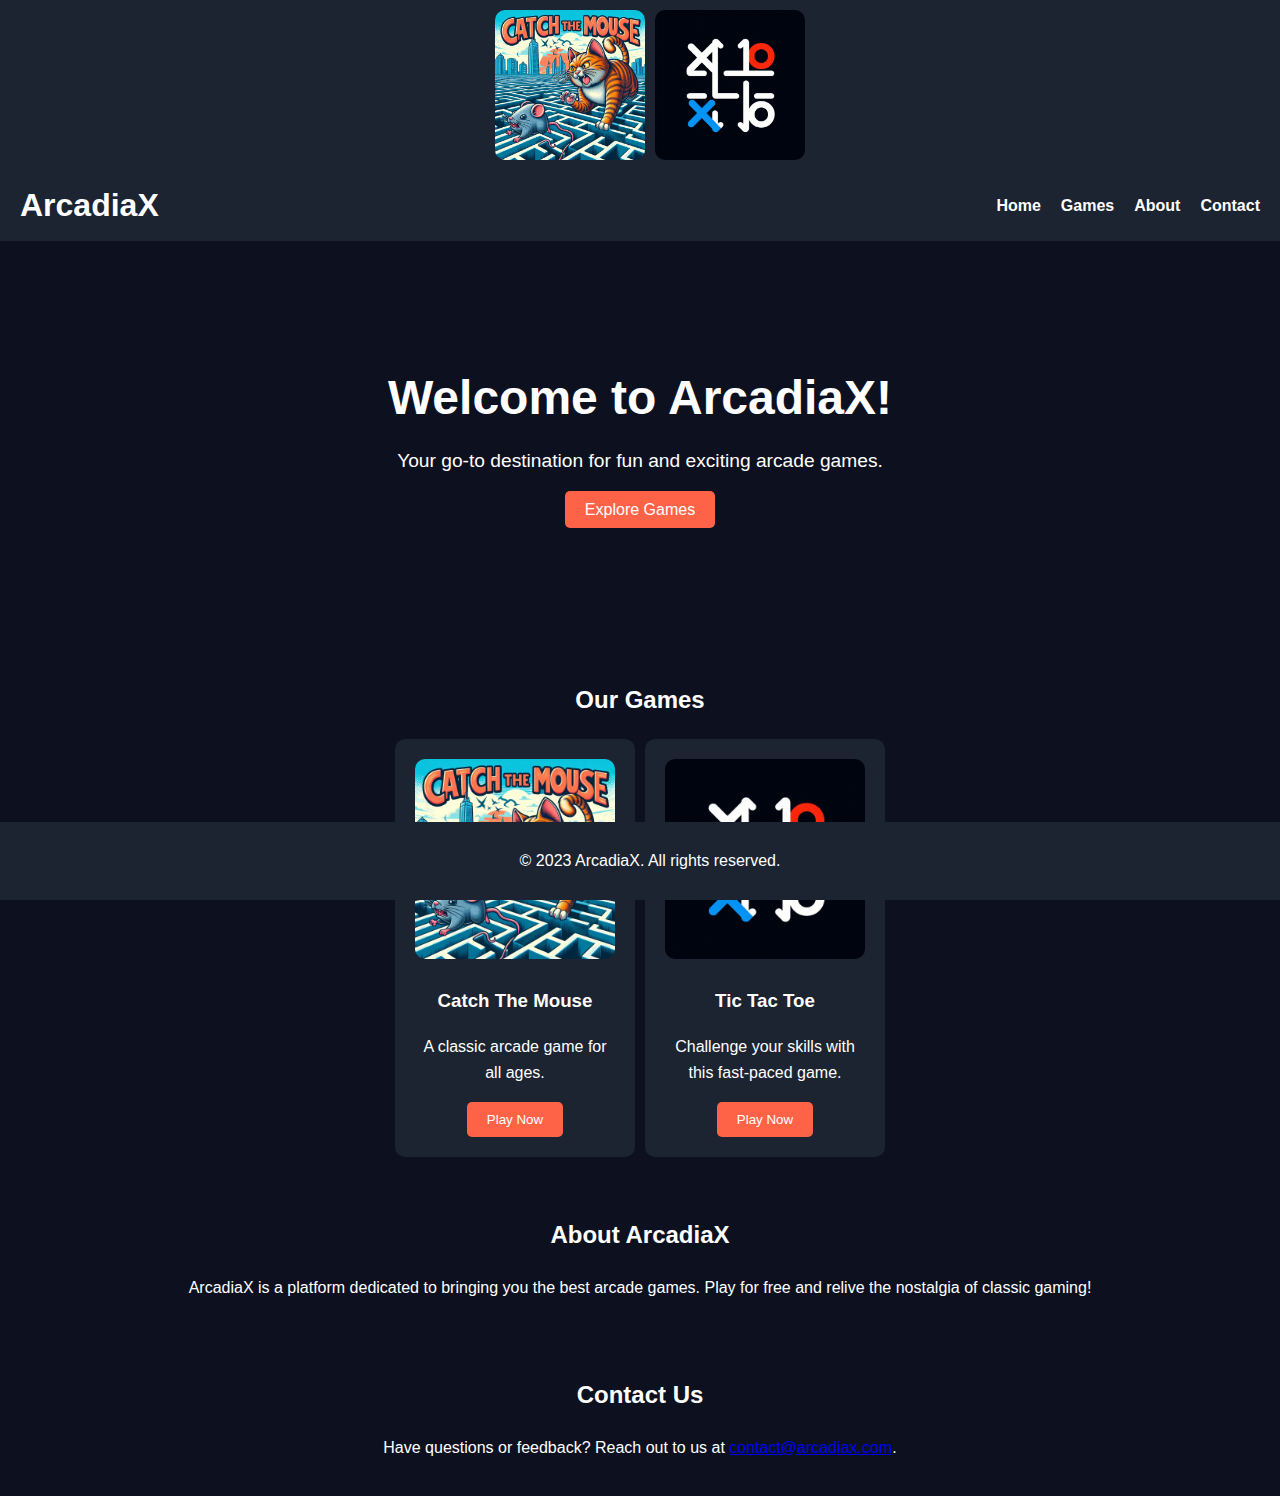
==== index.html @ 637369eb "0.5" ====
<!DOCTYPE html>
<html lang="en">
<head>
  <meta charset="UTF-8">
  <meta name="viewport" content="width=device-width, initial-scale=1.0">
  <title>ArcadiaX - Your Ultimate Arcade Experience</title>
  <link rel="stylesheet" href="styles/style.css">
</head>
<body>
  <!-- Most Played Games Banner -->
  <div class="banner">
    <div class="banner-container">
      <div class="banner-slide">
        <img src="assets/images/Catch-The-Mouse.png" alt="Catch The Mouse">
        <img src="assets/images/Tic-Tac-Toe.png" alt="Tic Tac Toe">
      </div>
      <div class="banner-slide">
        <img src="assets/images/Maze-Game.png" alt="Maze Game">
        <img src="assets/images/Snake-Game.png" alt="Snake Game">
      </div>
      <div class="banner-slide">
        <img src="assets/images/Pac-Man.png" alt="Pac-Man">
        <img src="assets/images/Space-Invaders.png" alt="Space Invaders">
      </div>
    </div>
  </div>

  <!-- Header Section -->
  <header>
    <div class="logo">
      <h1>ArcadiaX</h1>
    </div>
    <nav>
      <ul>
        <li><a href="#home">Home</a></li>
        <li><a href="#games">Games</a></li>
        <li><a href="#about">About</a></li>
        <li><a href="#contact">Contact</a></li>
      </ul>
    </nav>
  </header>

  <!-- Hero Section -->
  <section id="home" class="hero">
    <div class="hero-content">
      <h2>Welcome to ArcadiaX!</h2>
      <p>Your go-to destination for fun and exciting arcade games.</p>
      <a href="#games" class="btn">Explore Games</a>
    </div>
  </section>

  <!-- Games Section -->
  <section id="games" class="games">
    <h2>Our Games</h2>
    <div class="game-list">
      <div class="game-card">
        <img src="assets/images/Catch-The-Mouse.png" alt="Catch The Mouse">
        <h3>Catch The Mouse</h3>
        <p>A classic arcade game for all ages.</p>
        <button onclick="playGame('Catch-The-Mouse')">Play Now</button>
      </div>
      <div class="game-card">
        <img src="assets/images/Tic-Tac-Toe.png" alt="Tic Tac Toe">
        <h3>Tic Tac Toe</h3>
        <p>Challenge your skills with this fast-paced game.</p>
        <button onclick="playGame('Tic-Tac-Toe')">Play Now</button>
      </div>
    </div>
  </section>

  <!-- About Section -->
  <section id="about" class="about">
    <h2>About ArcadiaX</h2>
    <p>ArcadiaX is a platform dedicated to bringing you the best arcade games. Play for free and relive the nostalgia of classic gaming!</p>
  </section>

  <!-- Contact Section -->
  <section id="contact" class="contact">
    <h2>Contact Us</h2>
    <p>Have questions or feedback? Reach out to us at <a href="mailto:contact@arcadiax.com">contact@arcadiax.com</a>.</p>
  </section>

  <!-- Footer -->
  <footer>
    <p>&copy; 2023 ArcadiaX. All rights reserved.</p>
  </footer>

  <!-- JavaScript -->
  <script src="scripts/main.js"></script>
</body>
</html>
---- styles/style.css ----
/* General Styles */
body {
  font-family: Arial, sans-serif;
  margin: 0;
  padding: 0;
  background-color: #0d111f; /* Dark blue background */
  color: #fff; /* White text for better contrast */
  line-height: 1.6;
}

/* Banner Section */
.banner {
  background-color: #1c2331;
  padding: 10px;
  overflow: hidden;
  position: relative;
  width: 100%;
}

.banner-container {
  display: flex;
  width: 300%; /* 3 slides, each taking 100% width */
  animation: slide 30s infinite; /* 10s per slide */
}

.banner-slide {
  display: flex;
  width: 100%;
  gap: 10px; /* Space between images */
  justify-content: center;
  align-items: center;
}

.banner-slide img {
  width: 150px; /* Adjust image size */
  height: 150px;
  border-radius: 10px; /* Rounded corners */
  object-fit: cover; /* Ensure images fit nicely */
}

/* Slide Animation */
@keyframes slide {
  0% { transform: translateX(0%); }
  33.33% { transform: translateX(-100%); }
  66.66% { transform: translateX(-200%); }
  100% { transform: translateX(0%); }
}

/* Header Section */
header {
  background-color: #1c2331;
  padding: 10px 20px;
  display: flex;
  justify-content: space-between;
  align-items: center;
}

header .logo h1 {
  margin: 0;
  font-size: 2rem;
}

nav ul {
  list-style: none;
  margin: 0;
  padding: 0;
  display: flex;
}

nav ul li {
  margin-left: 20px;
}

nav ul li a {
  color: #fff;
  text-decoration: none;
  font-weight: bold;
}

nav ul li a:hover {
  color: #ff6347; /* Tomato color */
}

/* Hero Section */
.hero {
  background: url('assets/images/hero-bg.jpg') no-repeat center center/cover;
  height: 400px;
  display: flex;
  justify-content: center;
  align-items: center;
  text-align: center;
}

.hero-content h2 {
  font-size: 3rem;
  margin: 0;
}

.hero-content p {
  font-size: 1.2rem;
  margin: 10px 0 20px;
}

.btn {
  background-color: #ff6347;
  color: #fff;
  padding: 10px 20px;
  text-decoration: none;
  border-radius: 5px;
}

.btn:hover {
  background-color: #ff4500;
}

/* Games Section */
.games {
  padding: 20px;
  text-align: center;
}

.game-list {
  display: flex;
  justify-content: center;
  gap: 10px; /* Smaller gap between games */
  flex-wrap: wrap;
}

.game-card {
  background-color: #1c2331;
  border-radius: 10px; /* Rounded corners */
  padding: 20px;
  width: 200px;
  text-align: center;
}

.game-card img {
  max-width: 100%;
  border-radius: 10px; /* Rounded corners for images */
}

.game-card button {
  background-color: #ff6347;
  color: #fff;
  border: none;
  padding: 10px 20px;
  border-radius: 5px;
  cursor: pointer;
}

.game-card button:hover {
  background-color: #ff4500;
}

/* About and Contact Sections */
.about, .contact {
  padding: 20px;
  text-align: center;
}

/* Footer */
footer {
  background-color: #1c2331;
  color: #fff;
  text-align: center;
  padding: 10px;
  position: fixed;
  bottom: 0;
  width: 100%;
}
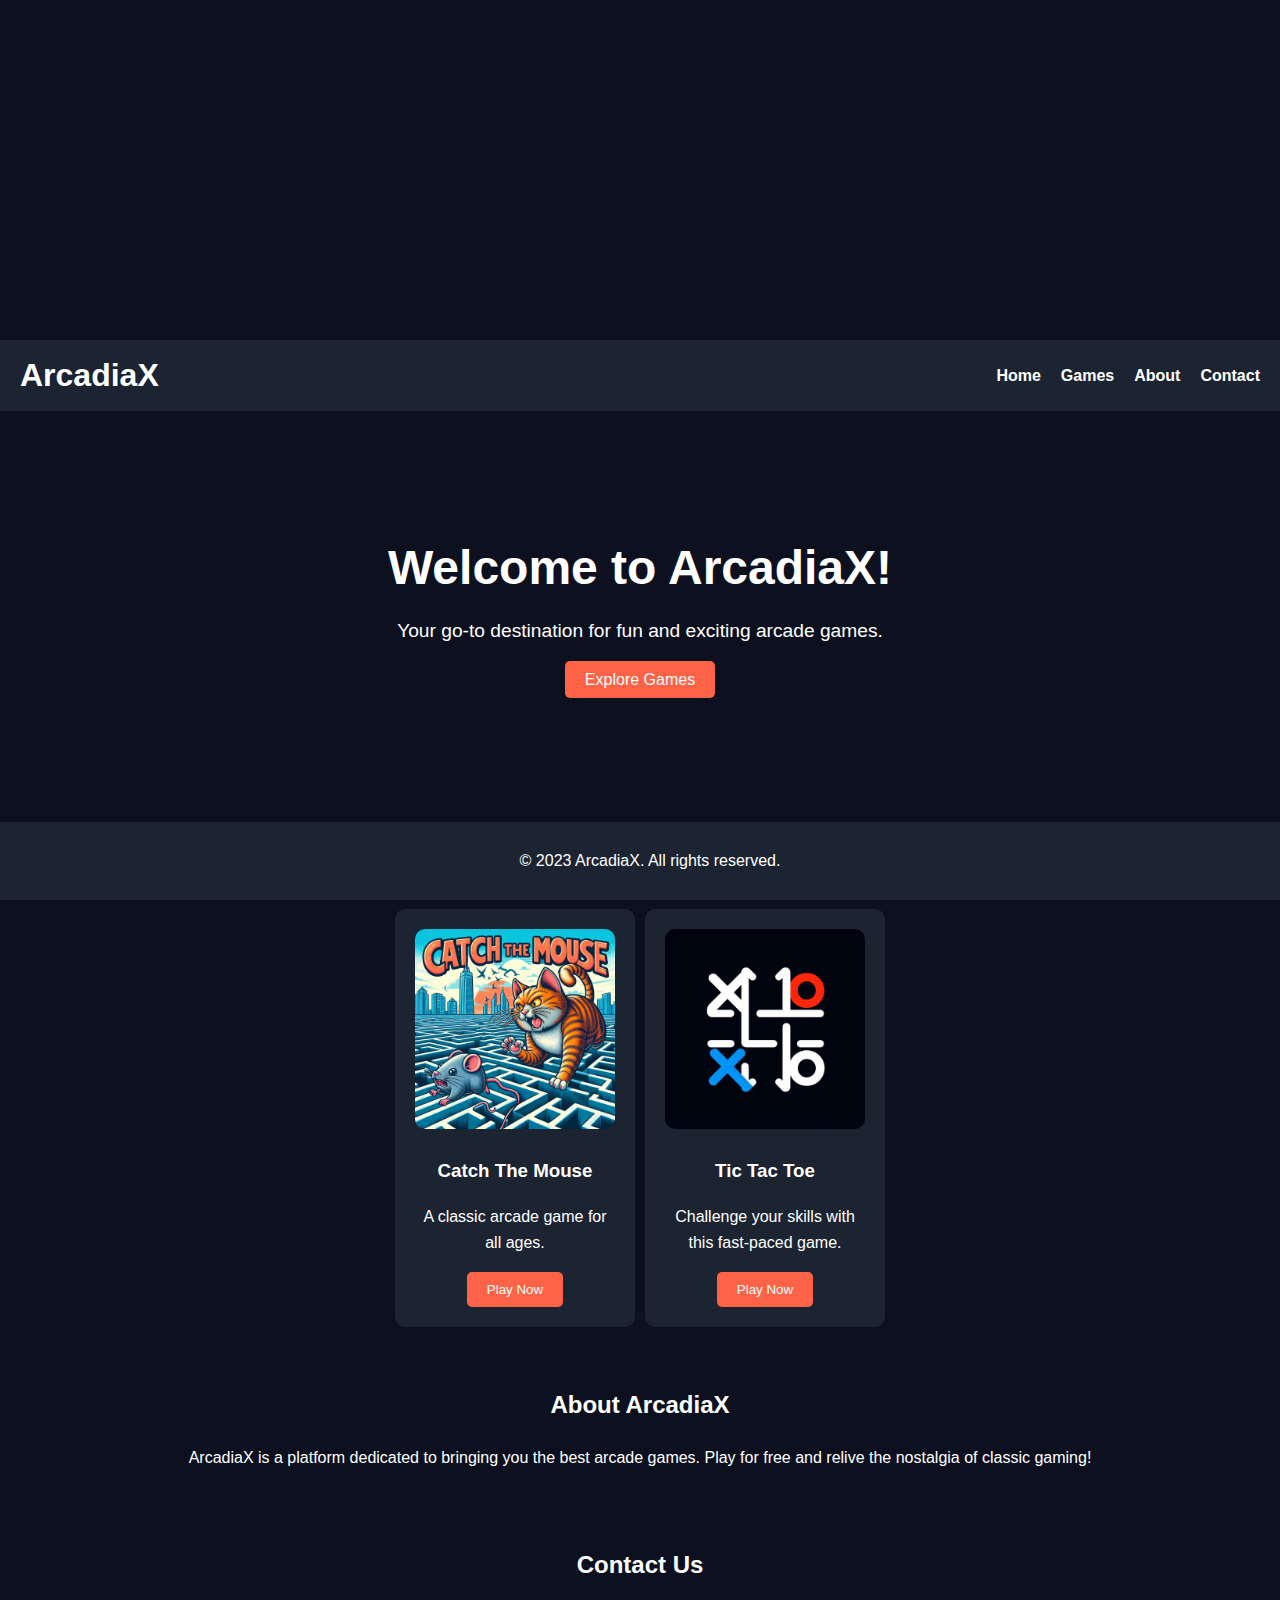
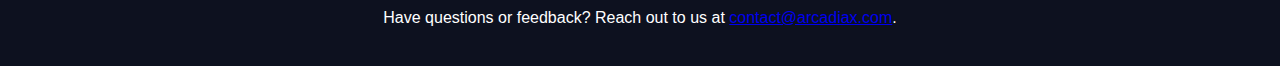
==== commit 0428671b: "0.7" ====
--- a/index.html
+++ b/index.html
@@ -7,23 +7,29 @@
   <link rel="stylesheet" href="styles/style.css">
 </head>
 <body>
-  <!-- Most Played Games Banner -->
-  <div class="banner">
-    <div class="banner-container">
-      <div class="banner-slide">
-        <img src="assets/images/Catch-The-Mouse.png" alt="Catch The Mouse">
-        <img src="assets/images/Tic-Tac-Toe.png" alt="Tic Tac Toe">
-      </div>
-      <div class="banner-slide">
-        <img src="assets/images/Maze-Game.png" alt="Maze Game">
-        <img src="assets/images/Snake-Game.png" alt="Snake Game">
-      </div>
-      <div class="banner-slide">
-        <img src="assets/images/Pac-Man.png" alt="Pac-Man">
-        <img src="assets/images/Space-Invaders.png" alt="Space Invaders">
-      </div>
+  <!-- Banner Section -->
+<div class="banner">
+  <div class="banner-container">
+    <div class="banner-slide">
+      <img src="assets/images/Catch-The-Mouse.png" alt="Catch The Mouse">
+    </div>
+    <div class="banner-slide">
+      <img src="assets/images/Tic-Tac-Toe.png" alt="Tic Tac Toe">
+    </div>
+    <div class="banner-slide">
+      <img src="assets/images/Maze-Game.png" alt="Maze Game">
+    </div>
+    <div class="banner-slide">
+      <img src="assets/images/Snake-Game.png" alt="Snake Game">
+    </div>
+    <div class="banner-slide">
+      <img src="assets/images/Pac-Man.png" alt="Pac-Man">
+    </div>
+    <div class="banner-slide">
+      <img src="assets/images/Space-Invaders.png" alt="Space Invaders">
     </div>
   </div>
+</div>
 
   <!-- Header Section -->
   <header>
--- a/styles/style.css
+++ b/styles/style.css
@@ -10,42 +10,55 @@
 
 /* Banner Section */
 .banner {
-  background-color: #1c2331;
-  padding: 10px;
+  width: 100%;
   overflow: hidden;
   position: relative;
-  width: 100%;
+  margin: 20px 0;
 }
 
 .banner-container {
   display: flex;
-  width: 300%; /* 3 slides, each taking 100% width */
+  width: 300%; /* 3x the width to show previous/next banners */
   animation: slide 30s infinite; /* 10s per slide */
 }
 
 .banner-slide {
+  flex: 1;
+  min-width: 100%; /* Each slide takes full width */
   display: flex;
-  width: 100%;
-  gap: 10px; /* Space between images */
   justify-content: center;
   align-items: center;
 }
 
 .banner-slide img {
-  width: 150px; /* Adjust image size */
-  height: 150px;
-  border-radius: 10px; /* Rounded corners */
-  object-fit: cover; /* Ensure images fit nicely */
+  width: 600px; /* Larger banner size */
+  height: 300px;
+  border-radius: 10px;
+  object-fit: cover;
+  box-shadow: 0 4px 8px rgba(0, 0, 0, 0.3);
 }
 
 /* Slide Animation */
 @keyframes slide {
-  0% { transform: translateX(0%); }
-  33.33% { transform: translateX(-100%); }
-  66.66% { transform: translateX(-200%); }
-  100% { transform: translateX(0%); }
+  0%, 100% {
+    transform: translateX(0%);
+  }
+  16.66% {
+    transform: translateX(-100%); /* Move to the middle */
+  }
+  33.33% {
+    transform: translateX(-100%); /* Stay in the middle */
+  }
+  50% {
+    transform: translateX(-200%); /* Move to the right */
+  }
+  66.66% {
+    transform: translateX(-200%); /* Stay on the right */
+  }
+  83.33% {
+    transform: translateX(-100%); /* Move back to the middle */
+  }
 }
-
 /* Header Section */
 header {
   background-color: #1c2331;
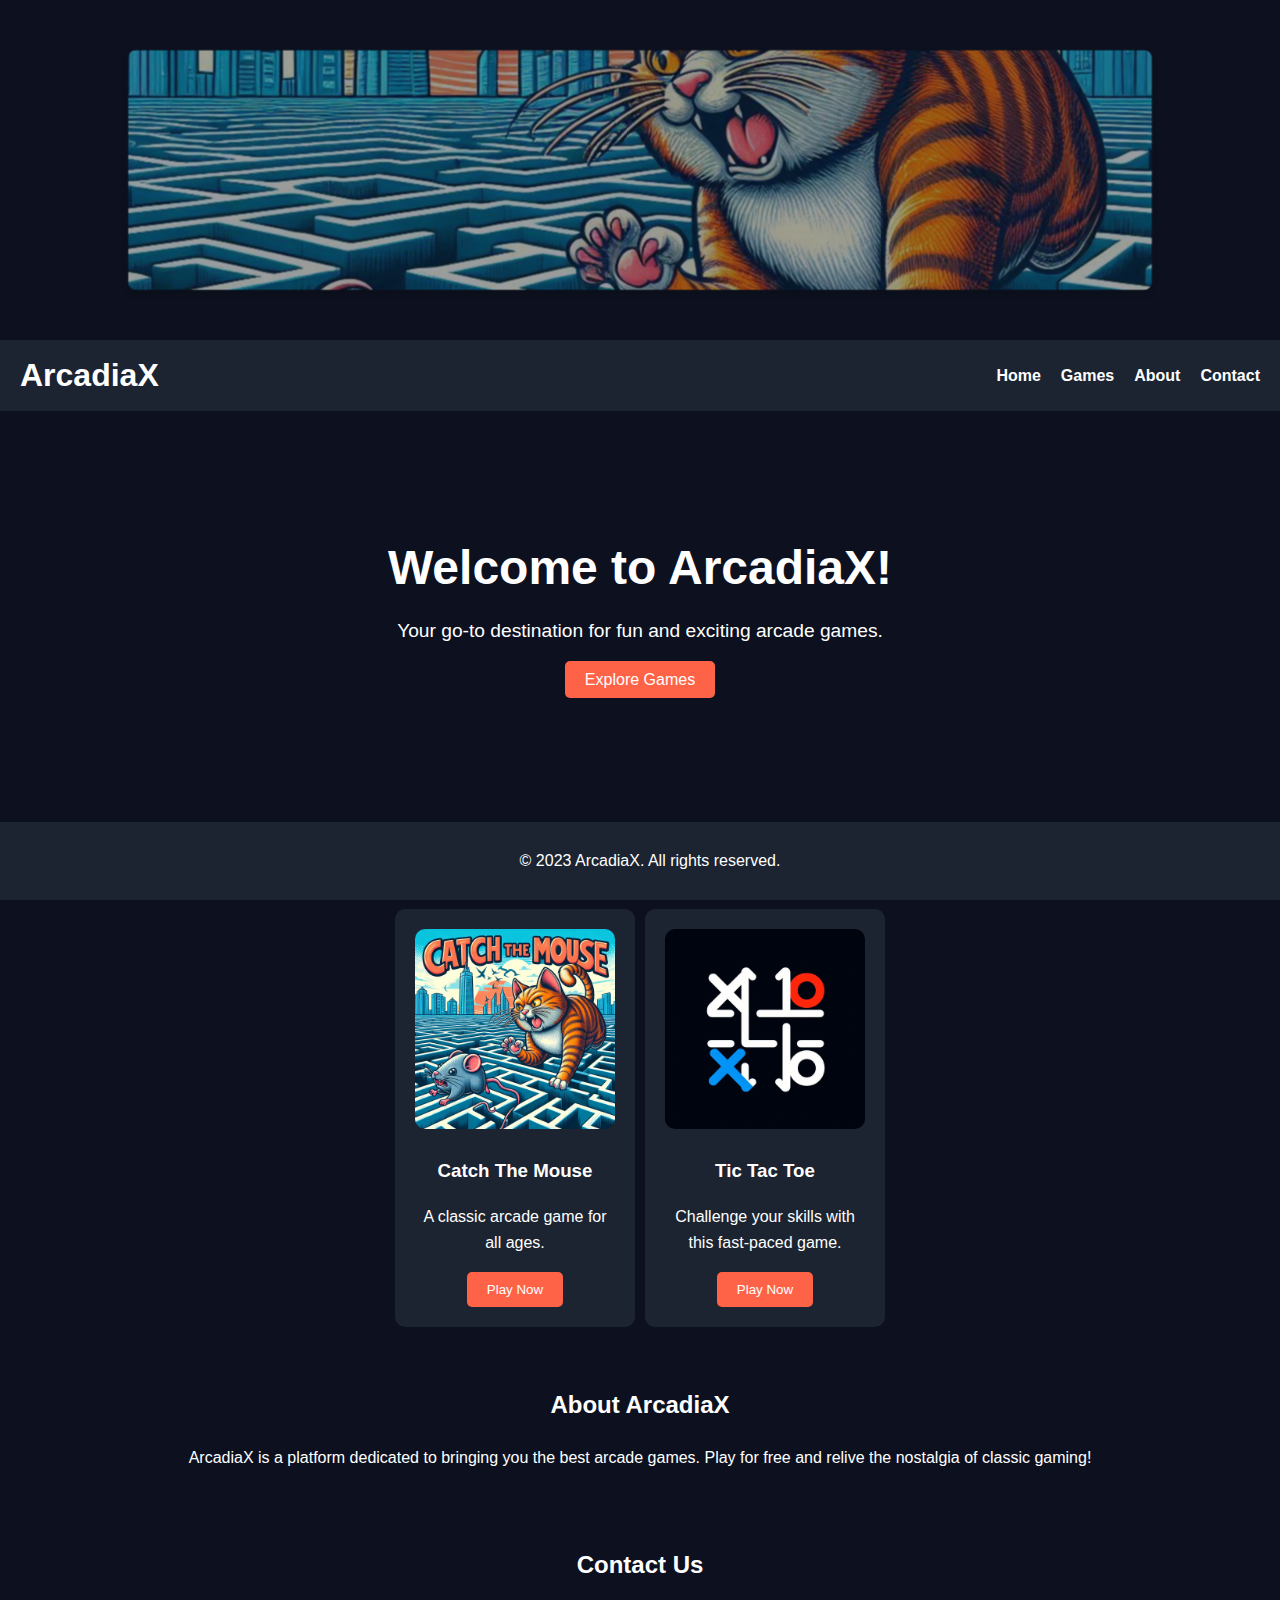
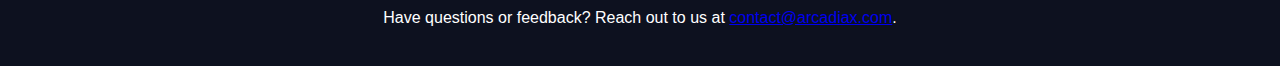
==== commit 76c1171e: "0.8" ====
--- a/index.html
+++ b/index.html
@@ -7,7 +7,7 @@
   <link rel="stylesheet" href="styles/style.css">
 </head>
 <body>
-  <!-- Banner Section -->
+ <!-- Banner Section -->
 <div class="banner">
   <div class="banner-container">
     <div class="banner-slide">
--- a/styles/style.css
+++ b/styles/style.css
@@ -14,28 +14,41 @@
   overflow: hidden;
   position: relative;
   margin: 20px 0;
+  perspective: 1000px; /* Add perspective for 3D effect */
 }
 
 .banner-container {
   display: flex;
-  width: 300%; /* 3x the width to show previous/next banners */
-  animation: slide 30s infinite; /* 10s per slide */
+  width: 500%; /* 5x the width to show 2 banners on each side */
+  animation: slide 40s infinite; /* Slow sliding animation */
+  transform-style: preserve-3d; /* Enable 3D transformations */
 }
 
 .banner-slide {
   flex: 1;
-  min-width: 100%; /* Each slide takes full width */
+  min-width: 20%; /* Each slide takes 20% of the container */
   display: flex;
   justify-content: center;
   align-items: center;
+  transition: transform 1s ease, opacity 1s ease, width 1s ease; /* Smooth transitions */
+  transform: scale(0.8); /* Smaller size for side banners */
+  opacity: 0.6; /* Faded look for side banners */
 }
 
 .banner-slide img {
-  width: 600px; /* Larger banner size */
+  width: 100%;
   height: 300px;
   border-radius: 10px;
   object-fit: cover;
   box-shadow: 0 4px 8px rgba(0, 0, 0, 0.3);
+  transition: transform 1s ease; /* Smooth scaling */
+}
+
+/* Middle Banner */
+.banner-slide.active {
+  transform: scale(1.2); /* Larger size for the middle banner */
+  opacity: 1; /* Fully visible */
+  z-index: 1; /* Bring to the front */
 }
 
 /* Slide Animation */
@@ -43,20 +56,35 @@
   0%, 100% {
     transform: translateX(0%);
   }
-  16.66% {
-    transform: translateX(-100%); /* Move to the middle */
-  }
-  33.33% {
-    transform: translateX(-100%); /* Stay in the middle */
+  10% {
+    transform: translateX(-20%); /* Move to the first slide */
+  }
+  20% {
+    transform: translateX(-20%); /* Stop for 5 seconds */
+  }
+  30% {
+    transform: translateX(-40%); /* Move to the next slide */
+  }
+  40% {
+    transform: translateX(-40%); /* Stop for 5 seconds */
   }
   50% {
-    transform: translateX(-200%); /* Move to the right */
-  }
-  66.66% {
-    transform: translateX(-200%); /* Stay on the right */
-  }
-  83.33% {
-    transform: translateX(-100%); /* Move back to the middle */
+    transform: translateX(-60%); /* Move to the next slide */
+  }
+  60% {
+    transform: translateX(-60%); /* Stop for 5 seconds */
+  }
+  70% {
+    transform: translateX(-80%); /* Move to the next slide */
+  }
+  80% {
+    transform: translateX(-80%); /* Stop for 5 seconds */
+  }
+  90% {
+    transform: translateX(-100%); /* Move to the next slide */
+  }
+  100% {
+    transform: translateX(-100%); /* Stop for 5 seconds */
   }
 }
 /* Header Section */
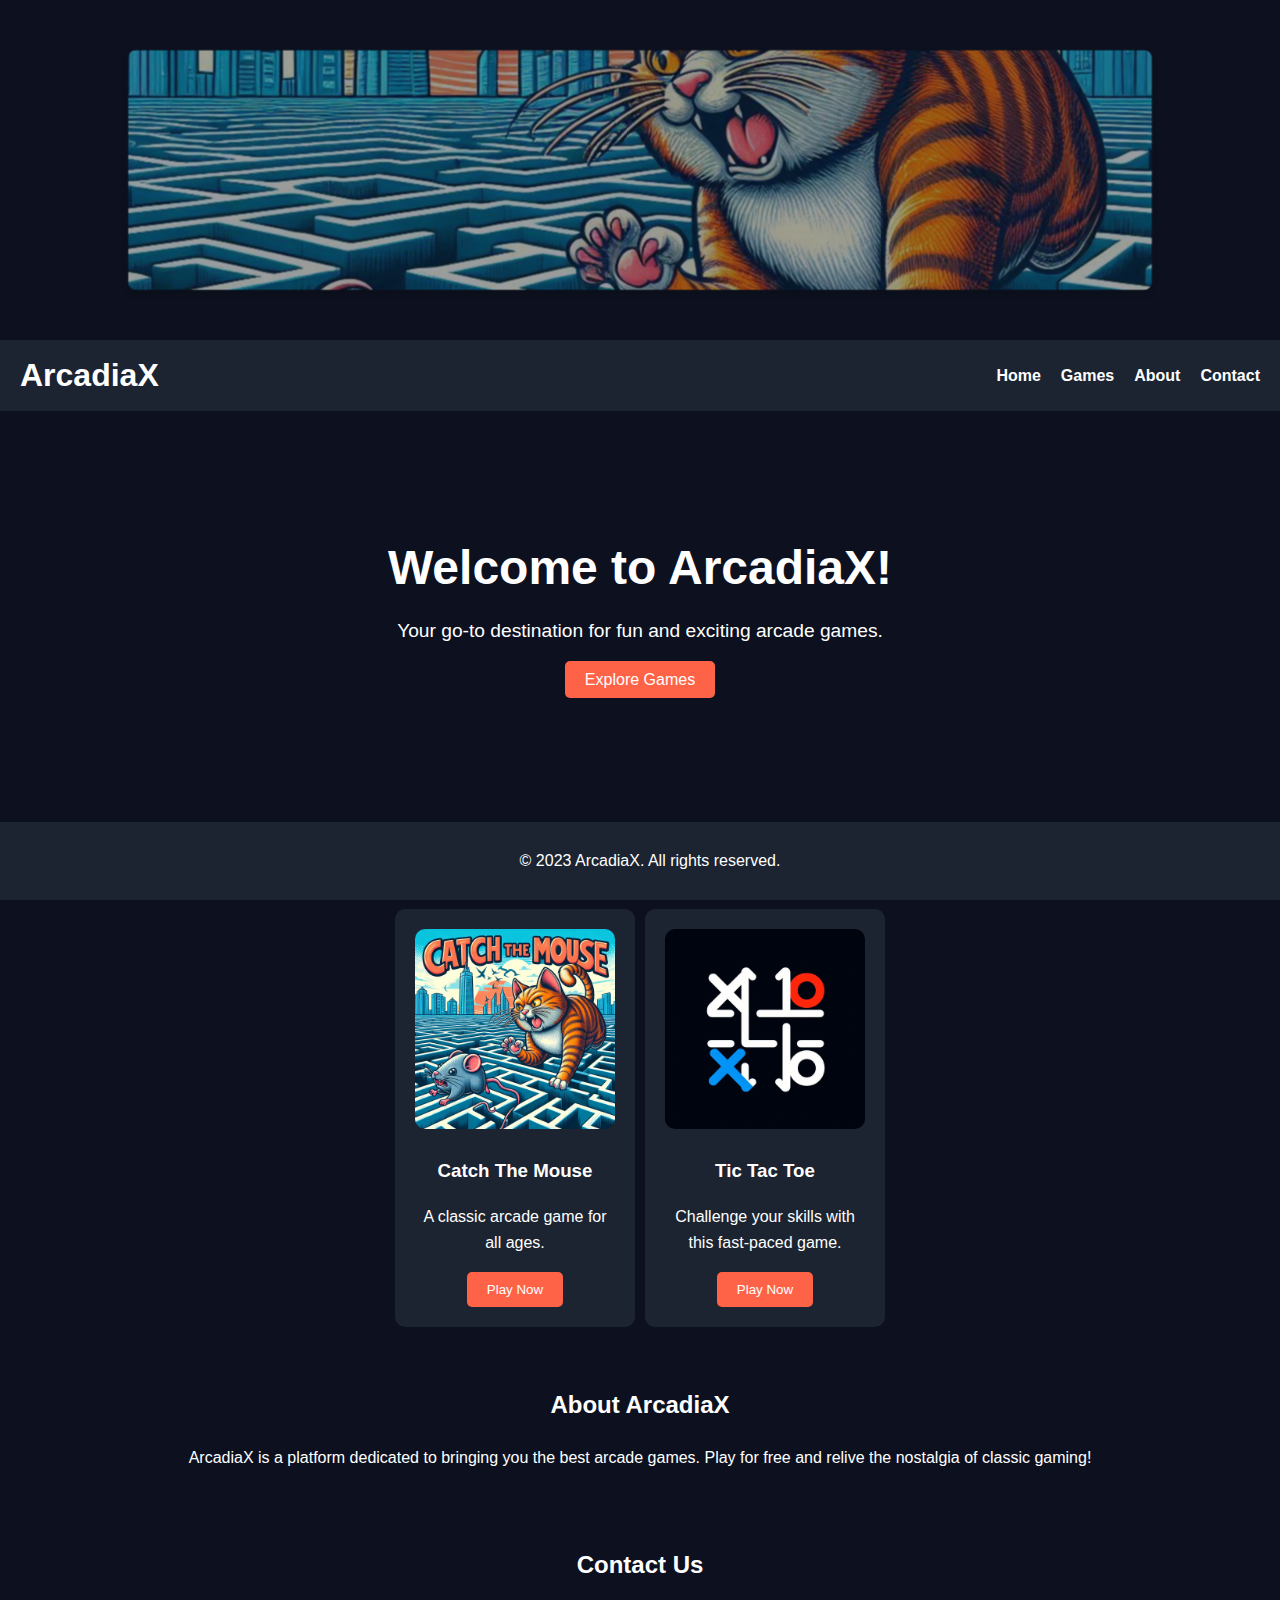
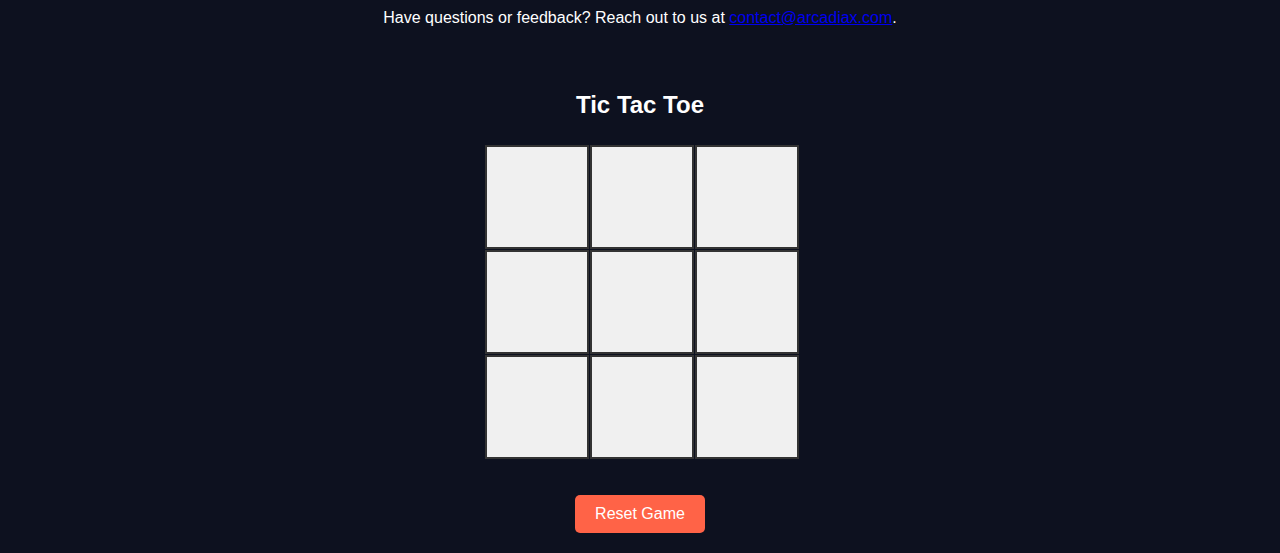
==== commit 024dac2b: "0.9" ====
--- a/index.html
+++ b/index.html
@@ -94,4 +94,22 @@
   <!-- JavaScript -->
   <script src="scripts/main.js"></script>
 </body>
-</html>+</html>
+
+<!-- Tic Tac Toe Game Section -->
+<section id="tic-tac-toe">
+  <h2>Tic Tac Toe</h2>
+  <div class="game-board">
+    <div class="cell" data-index="0"></div>
+    <div class="cell" data-index="1"></div>
+    <div class="cell" data-index="2"></div>
+    <div class="cell" data-index="3"></div>
+    <div class="cell" data-index="4"></div>
+    <div class="cell" data-index="5"></div>
+    <div class="cell" data-index="6"></div>
+    <div class="cell" data-index="7"></div>
+    <div class="cell" data-index="8"></div>
+  </div>
+  <button id="reset">Reset Game</button>
+  <p id="status"></p>
+</section>--- a/styles/style.css
+++ b/styles/style.css
@@ -208,4 +208,58 @@
   position: fixed;
   bottom: 0;
   width: 100%;
+}
+
+/* Tic Tac Toe Game Section */
+#tic-tac-toe {
+  text-align: center;
+  margin: 20px auto;
+}
+
+.game-board {
+  display: grid;
+  grid-template-columns: repeat(3, 100px);
+  grid-template-rows: repeat(3, 100px);
+  gap: 5px;
+  justify-content: center;
+  margin: 20px auto;
+}
+
+.cell {
+  width: 100px;
+  height: 100px;
+  border: 2px solid #333;
+  display: flex;
+  align-items: center;
+  justify-content: center;
+  font-size: 2rem;
+  font-weight: bold;
+  cursor: pointer;
+  background-color: #f0f0f0;
+  transition: background-color 0.3s ease;
+}
+
+.cell:hover {
+  background-color: #ddd;
+}
+
+#reset {
+  margin-top: 20px;
+  padding: 10px 20px;
+  background-color: #ff6347;
+  color: #fff;
+  border: none;
+  border-radius: 5px;
+  cursor: pointer;
+  font-size: 1rem;
+}
+
+#reset:hover {
+  background-color: #ff4500;
+}
+
+#status {
+  margin-top: 20px;
+  font-size: 1.2rem;
+  font-weight: bold;
 }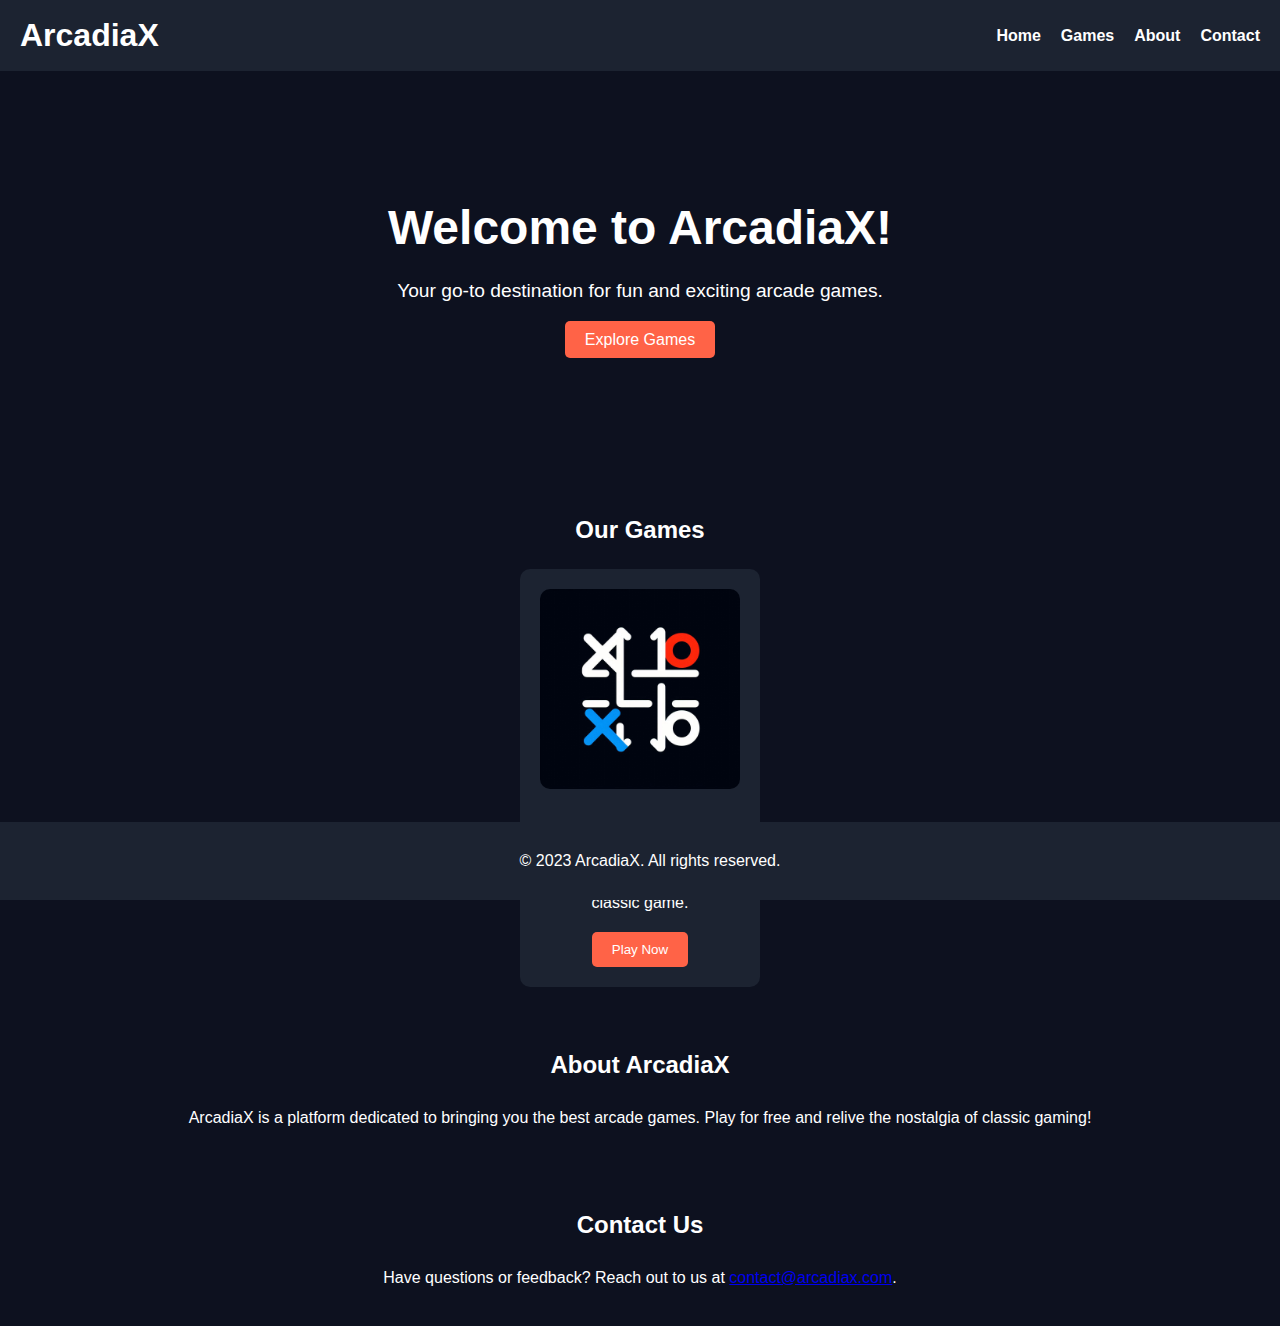
==== commit 6ed18df3: "0.10" ====
--- a/index.html
+++ b/index.html
@@ -7,30 +7,6 @@
   <link rel="stylesheet" href="styles/style.css">
 </head>
 <body>
- <!-- Banner Section -->
-<div class="banner">
-  <div class="banner-container">
-    <div class="banner-slide">
-      <img src="assets/images/Catch-The-Mouse.png" alt="Catch The Mouse">
-    </div>
-    <div class="banner-slide">
-      <img src="assets/images/Tic-Tac-Toe.png" alt="Tic Tac Toe">
-    </div>
-    <div class="banner-slide">
-      <img src="assets/images/Maze-Game.png" alt="Maze Game">
-    </div>
-    <div class="banner-slide">
-      <img src="assets/images/Snake-Game.png" alt="Snake Game">
-    </div>
-    <div class="banner-slide">
-      <img src="assets/images/Pac-Man.png" alt="Pac-Man">
-    </div>
-    <div class="banner-slide">
-      <img src="assets/images/Space-Invaders.png" alt="Space Invaders">
-    </div>
-  </div>
-</div>
-
   <!-- Header Section -->
   <header>
     <div class="logo">
@@ -60,18 +36,30 @@
     <h2>Our Games</h2>
     <div class="game-list">
       <div class="game-card">
-        <img src="assets/images/Catch-The-Mouse.png" alt="Catch The Mouse">
-        <h3>Catch The Mouse</h3>
-        <p>A classic arcade game for all ages.</p>
-        <button onclick="playGame('Catch-The-Mouse')">Play Now</button>
-      </div>
-      <div class="game-card">
         <img src="assets/images/Tic-Tac-Toe.png" alt="Tic Tac Toe">
         <h3>Tic Tac Toe</h3>
-        <p>Challenge your skills with this fast-paced game.</p>
-        <button onclick="playGame('Tic-Tac-Toe')">Play Now</button>
+        <p>Challenge the AI in this classic game.</p>
+        <button onclick="startTicTacToe()">Play Now</button>
       </div>
     </div>
+  </section>
+
+  <!-- Tic Tac Toe Game Section -->
+  <section id="tic-tac-toe" class="hidden">
+    <h2>Tic Tac Toe</h2>
+    <div class="game-board">
+      <div class="cell" data-index="0"></div>
+      <div class="cell" data-index="1"></div>
+      <div class="cell" data-index="2"></div>
+      <div class="cell" data-index="3"></div>
+      <div class="cell" data-index="4"></div>
+      <div class="cell" data-index="5"></div>
+      <div class="cell" data-index="6"></div>
+      <div class="cell" data-index="7"></div>
+      <div class="cell" data-index="8"></div>
+    </div>
+    <button id="reset">Reset Game</button>
+    <p id="status"></p>
   </section>
 
   <!-- About Section -->
@@ -94,22 +82,4 @@
   <!-- JavaScript -->
   <script src="scripts/main.js"></script>
 </body>
-</html>
-
-<!-- Tic Tac Toe Game Section -->
-<section id="tic-tac-toe">
-  <h2>Tic Tac Toe</h2>
-  <div class="game-board">
-    <div class="cell" data-index="0"></div>
-    <div class="cell" data-index="1"></div>
-    <div class="cell" data-index="2"></div>
-    <div class="cell" data-index="3"></div>
-    <div class="cell" data-index="4"></div>
-    <div class="cell" data-index="5"></div>
-    <div class="cell" data-index="6"></div>
-    <div class="cell" data-index="7"></div>
-    <div class="cell" data-index="8"></div>
-  </div>
-  <button id="reset">Reset Game</button>
-  <p id="status"></p>
-</section>+</html>--- a/styles/style.css
+++ b/styles/style.css
@@ -3,90 +3,11 @@
   font-family: Arial, sans-serif;
   margin: 0;
   padding: 0;
-  background-color: #0d111f; /* Dark blue background */
-  color: #fff; /* White text for better contrast */
+  background-color: #0d111f;
+  color: #fff;
   line-height: 1.6;
 }
 
-/* Banner Section */
-.banner {
-  width: 100%;
-  overflow: hidden;
-  position: relative;
-  margin: 20px 0;
-  perspective: 1000px; /* Add perspective for 3D effect */
-}
-
-.banner-container {
-  display: flex;
-  width: 500%; /* 5x the width to show 2 banners on each side */
-  animation: slide 40s infinite; /* Slow sliding animation */
-  transform-style: preserve-3d; /* Enable 3D transformations */
-}
-
-.banner-slide {
-  flex: 1;
-  min-width: 20%; /* Each slide takes 20% of the container */
-  display: flex;
-  justify-content: center;
-  align-items: center;
-  transition: transform 1s ease, opacity 1s ease, width 1s ease; /* Smooth transitions */
-  transform: scale(0.8); /* Smaller size for side banners */
-  opacity: 0.6; /* Faded look for side banners */
-}
-
-.banner-slide img {
-  width: 100%;
-  height: 300px;
-  border-radius: 10px;
-  object-fit: cover;
-  box-shadow: 0 4px 8px rgba(0, 0, 0, 0.3);
-  transition: transform 1s ease; /* Smooth scaling */
-}
-
-/* Middle Banner */
-.banner-slide.active {
-  transform: scale(1.2); /* Larger size for the middle banner */
-  opacity: 1; /* Fully visible */
-  z-index: 1; /* Bring to the front */
-}
-
-/* Slide Animation */
-@keyframes slide {
-  0%, 100% {
-    transform: translateX(0%);
-  }
-  10% {
-    transform: translateX(-20%); /* Move to the first slide */
-  }
-  20% {
-    transform: translateX(-20%); /* Stop for 5 seconds */
-  }
-  30% {
-    transform: translateX(-40%); /* Move to the next slide */
-  }
-  40% {
-    transform: translateX(-40%); /* Stop for 5 seconds */
-  }
-  50% {
-    transform: translateX(-60%); /* Move to the next slide */
-  }
-  60% {
-    transform: translateX(-60%); /* Stop for 5 seconds */
-  }
-  70% {
-    transform: translateX(-80%); /* Move to the next slide */
-  }
-  80% {
-    transform: translateX(-80%); /* Stop for 5 seconds */
-  }
-  90% {
-    transform: translateX(-100%); /* Move to the next slide */
-  }
-  100% {
-    transform: translateX(-100%); /* Stop for 5 seconds */
-  }
-}
 /* Header Section */
 header {
   background-color: #1c2331;
@@ -119,7 +40,7 @@
 }
 
 nav ul li a:hover {
-  color: #ff6347; /* Tomato color */
+  color: #ff6347;
 }
 
 /* Hero Section */
@@ -163,13 +84,13 @@
 .game-list {
   display: flex;
   justify-content: center;
-  gap: 10px; /* Smaller gap between games */
+  gap: 10px;
   flex-wrap: wrap;
 }
 
 .game-card {
   background-color: #1c2331;
-  border-radius: 10px; /* Rounded corners */
+  border-radius: 10px;
   padding: 20px;
   width: 200px;
   text-align: center;
@@ -177,7 +98,7 @@
 
 .game-card img {
   max-width: 100%;
-  border-radius: 10px; /* Rounded corners for images */
+  border-radius: 10px;
 }
 
 .game-card button {
@@ -193,27 +114,14 @@
   background-color: #ff4500;
 }
 
-/* About and Contact Sections */
-.about, .contact {
-  padding: 20px;
-  text-align: center;
-}
-
-/* Footer */
-footer {
-  background-color: #1c2331;
-  color: #fff;
-  text-align: center;
-  padding: 10px;
-  position: fixed;
-  bottom: 0;
-  width: 100%;
-}
-
 /* Tic Tac Toe Game Section */
 #tic-tac-toe {
   text-align: center;
   margin: 20px auto;
+}
+
+.hidden {
+  display: none;
 }
 
 .game-board {
@@ -262,4 +170,21 @@
   margin-top: 20px;
   font-size: 1.2rem;
   font-weight: bold;
+}
+
+/* About and Contact Sections */
+.about, .contact {
+  padding: 20px;
+  text-align: center;
+}
+
+/* Footer */
+footer {
+  background-color: #1c2331;
+  color: #fff;
+  text-align: center;
+  padding: 10px;
+  position: fixed;
+  bottom: 0;
+  width: 100%;
 }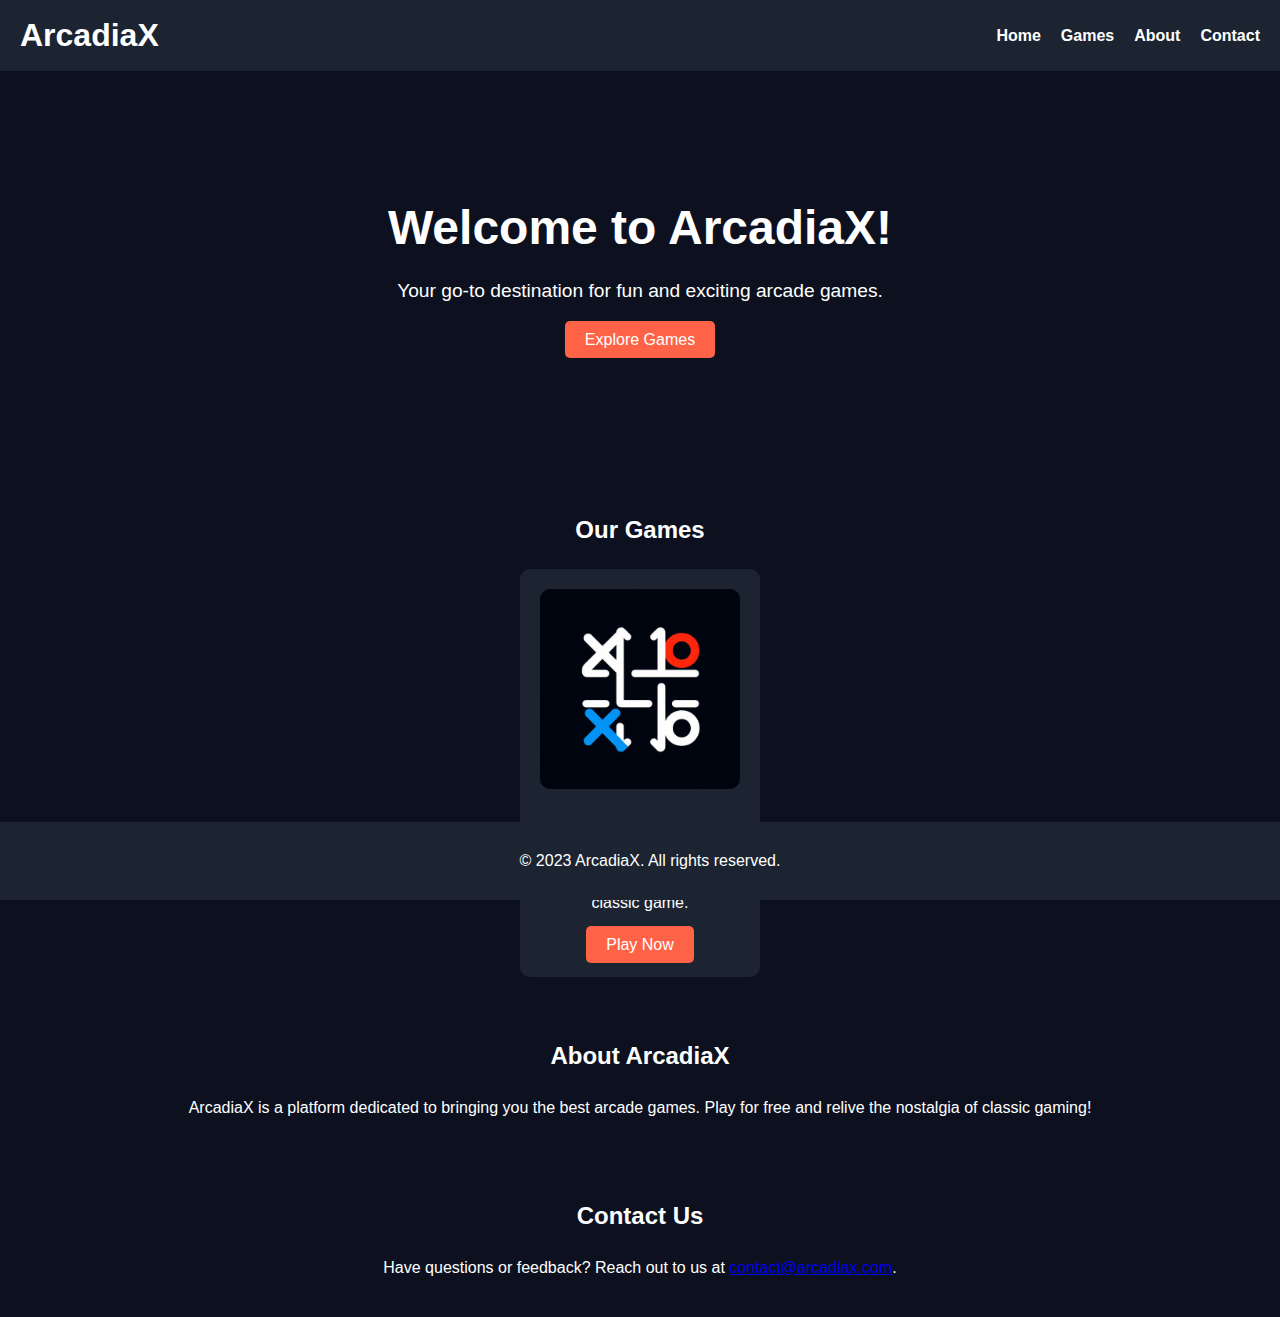
==== commit 881d68d0: "0.11" ====
--- a/index.html
+++ b/index.html
@@ -39,27 +39,9 @@
         <img src="assets/images/Tic-Tac-Toe.png" alt="Tic Tac Toe">
         <h3>Tic Tac Toe</h3>
         <p>Challenge the AI in this classic game.</p>
-        <button onclick="startTicTacToe()">Play Now</button>
+        <a href="tic-tac-toe.html" class="btn">Play Now</a>
       </div>
     </div>
-  </section>
-
-  <!-- Tic Tac Toe Game Section -->
-  <section id="tic-tac-toe" class="hidden">
-    <h2>Tic Tac Toe</h2>
-    <div class="game-board">
-      <div class="cell" data-index="0"></div>
-      <div class="cell" data-index="1"></div>
-      <div class="cell" data-index="2"></div>
-      <div class="cell" data-index="3"></div>
-      <div class="cell" data-index="4"></div>
-      <div class="cell" data-index="5"></div>
-      <div class="cell" data-index="6"></div>
-      <div class="cell" data-index="7"></div>
-      <div class="cell" data-index="8"></div>
-    </div>
-    <button id="reset">Reset Game</button>
-    <p id="status"></p>
   </section>
 
   <!-- About Section -->
--- a/styles/style.css
+++ b/styles/style.css
@@ -3,8 +3,8 @@
   font-family: Arial, sans-serif;
   margin: 0;
   padding: 0;
-  background-color: #0d111f;
-  color: #fff;
+  background-color: #0d111f; /* Dark blue background */
+  color: #fff; /* White text for better contrast */
   line-height: 1.6;
 }
 
@@ -40,7 +40,7 @@
 }
 
 nav ul li a:hover {
-  color: #ff6347;
+  color: #ff6347; /* Tomato color */
 }
 
 /* Hero Section */
@@ -84,13 +84,13 @@
 .game-list {
   display: flex;
   justify-content: center;
-  gap: 10px;
+  gap: 10px; /* Smaller gap between games */
   flex-wrap: wrap;
 }
 
 .game-card {
   background-color: #1c2331;
-  border-radius: 10px;
+  border-radius: 10px; /* Rounded corners */
   padding: 20px;
   width: 200px;
   text-align: center;
@@ -114,14 +114,36 @@
   background-color: #ff4500;
 }
 
+/* About and Contact Sections */
+.about, .contact {
+  padding: 20px;
+  text-align: center;
+}
+
+/* Footer */
+footer {
+  background-color: #1c2331;
+  color: #fff;
+  text-align: center;
+  padding: 10px;
+  position: fixed;
+  bottom: 0;
+  width: 100%;
+}
+
 /* Tic Tac Toe Game Section */
 #tic-tac-toe {
   text-align: center;
   margin: 20px auto;
 }
 
-.hidden {
-  display: none;
+.score-board {
+  display: flex;
+  justify-content: center;
+  gap: 20px;
+  margin-bottom: 20px;
+  font-size: 1.2rem;
+  font-weight: bold;
 }
 
 .game-board {
@@ -131,6 +153,7 @@
   gap: 5px;
   justify-content: center;
   margin: 20px auto;
+  position: relative;
 }
 
 .cell {
@@ -147,6 +170,14 @@
   transition: background-color 0.3s ease;
 }
 
+.cell.x {
+  color: blue; /* X is blue */
+}
+
+.cell.o {
+  color: red; /* O is red */
+}
+
 .cell:hover {
   background-color: #ddd;
 }
@@ -172,19 +203,10 @@
   font-weight: bold;
 }
 
-/* About and Contact Sections */
-.about, .contact {
-  padding: 20px;
-  text-align: center;
-}
-
-/* Footer */
-footer {
-  background-color: #1c2331;
-  color: #fff;
-  text-align: center;
-  padding: 10px;
-  position: fixed;
-  bottom: 0;
-  width: 100%;
+/* Win Line */
+.win-line {
+  position: absolute;
+  background-color: black;
+  height: 4px;
+  transform-origin: 0 0;
 }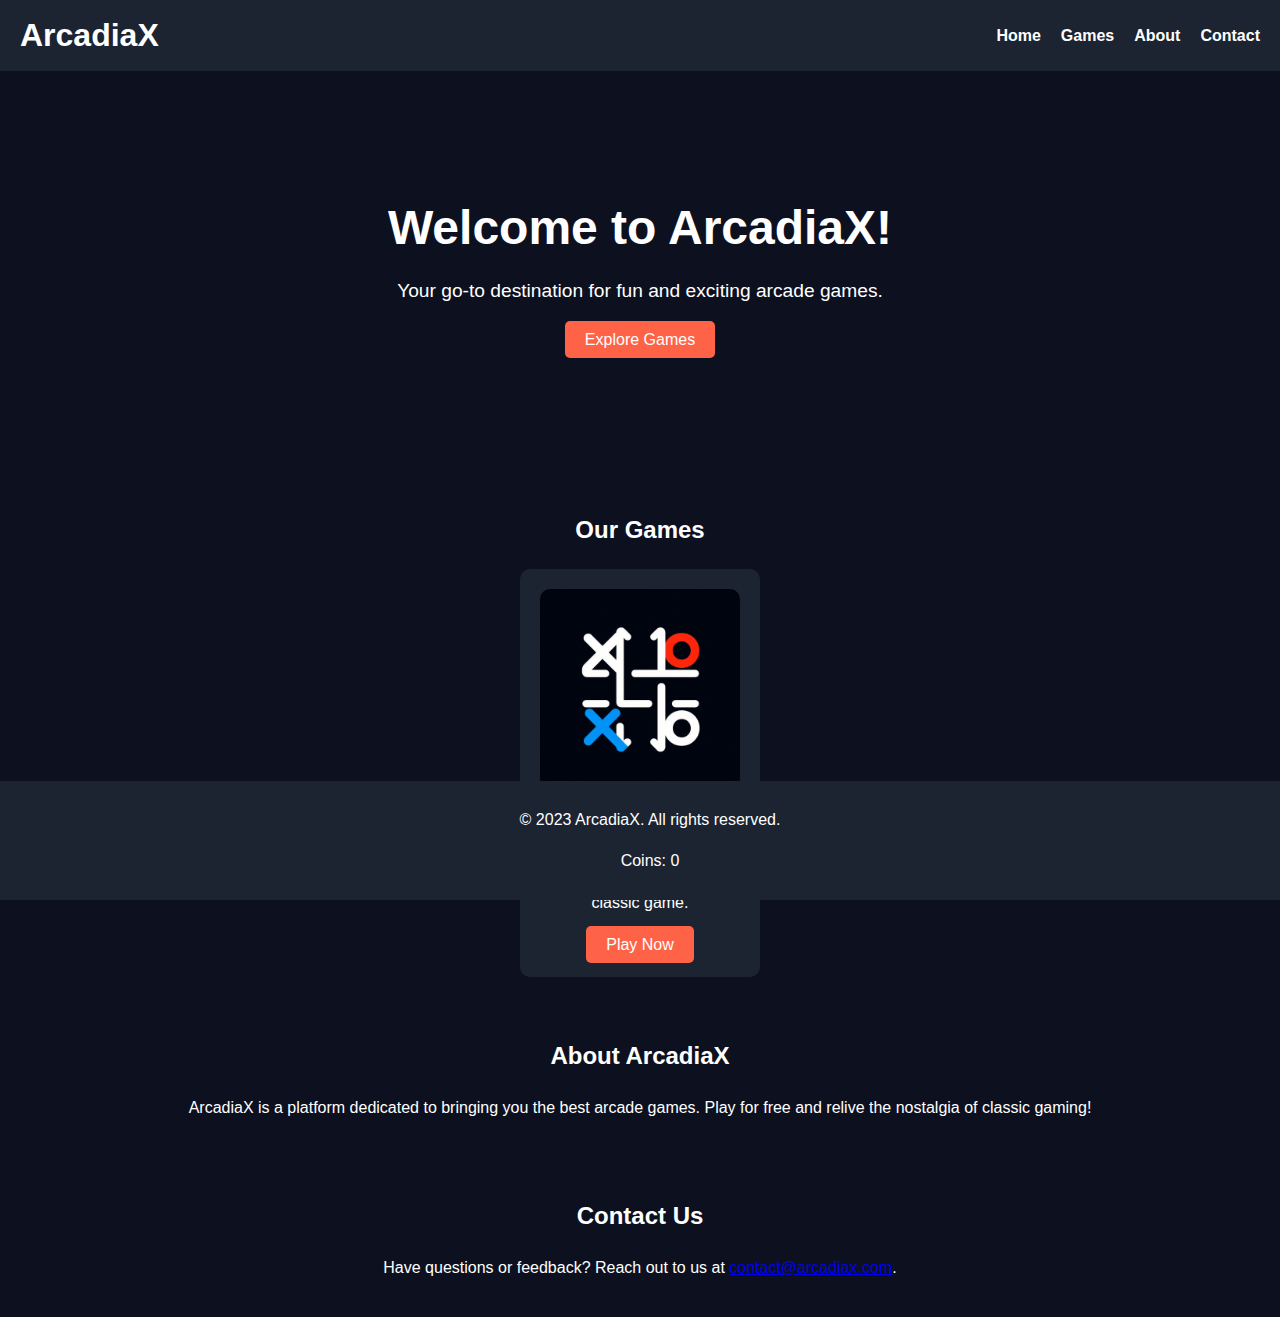
==== commit c0191ed3: "0.12" ====
--- a/index.html
+++ b/index.html
@@ -59,6 +59,7 @@
   <!-- Footer -->
   <footer>
     <p>&copy; 2023 ArcadiaX. All rights reserved.</p>
+    <p>Coins: <span id="coins">0</span></p>
   </footer>
 
   <!-- JavaScript -->
--- a/styles/style.css
+++ b/styles/style.css
@@ -137,6 +137,21 @@
   margin: 20px auto;
 }
 
+.difficulty-menu {
+  margin-bottom: 20px;
+}
+
+.difficulty-menu label {
+  font-size: 1.2rem;
+  margin-right: 10px;
+}
+
+.difficulty-menu select {
+  padding: 5px;
+  font-size: 1rem;
+  border-radius: 5px;
+}
+
 .score-board {
   display: flex;
   justify-content: center;
@@ -182,7 +197,7 @@
   background-color: #ddd;
 }
 
-#reset {
+#reset, #end-game {
   margin-top: 20px;
   padding: 10px 20px;
   background-color: #ff6347;
@@ -191,9 +206,10 @@
   border-radius: 5px;
   cursor: pointer;
   font-size: 1rem;
-}
-
-#reset:hover {
+  margin-right: 10px;
+}
+
+#reset:hover, #end-game:hover {
   background-color: #ff4500;
 }
 
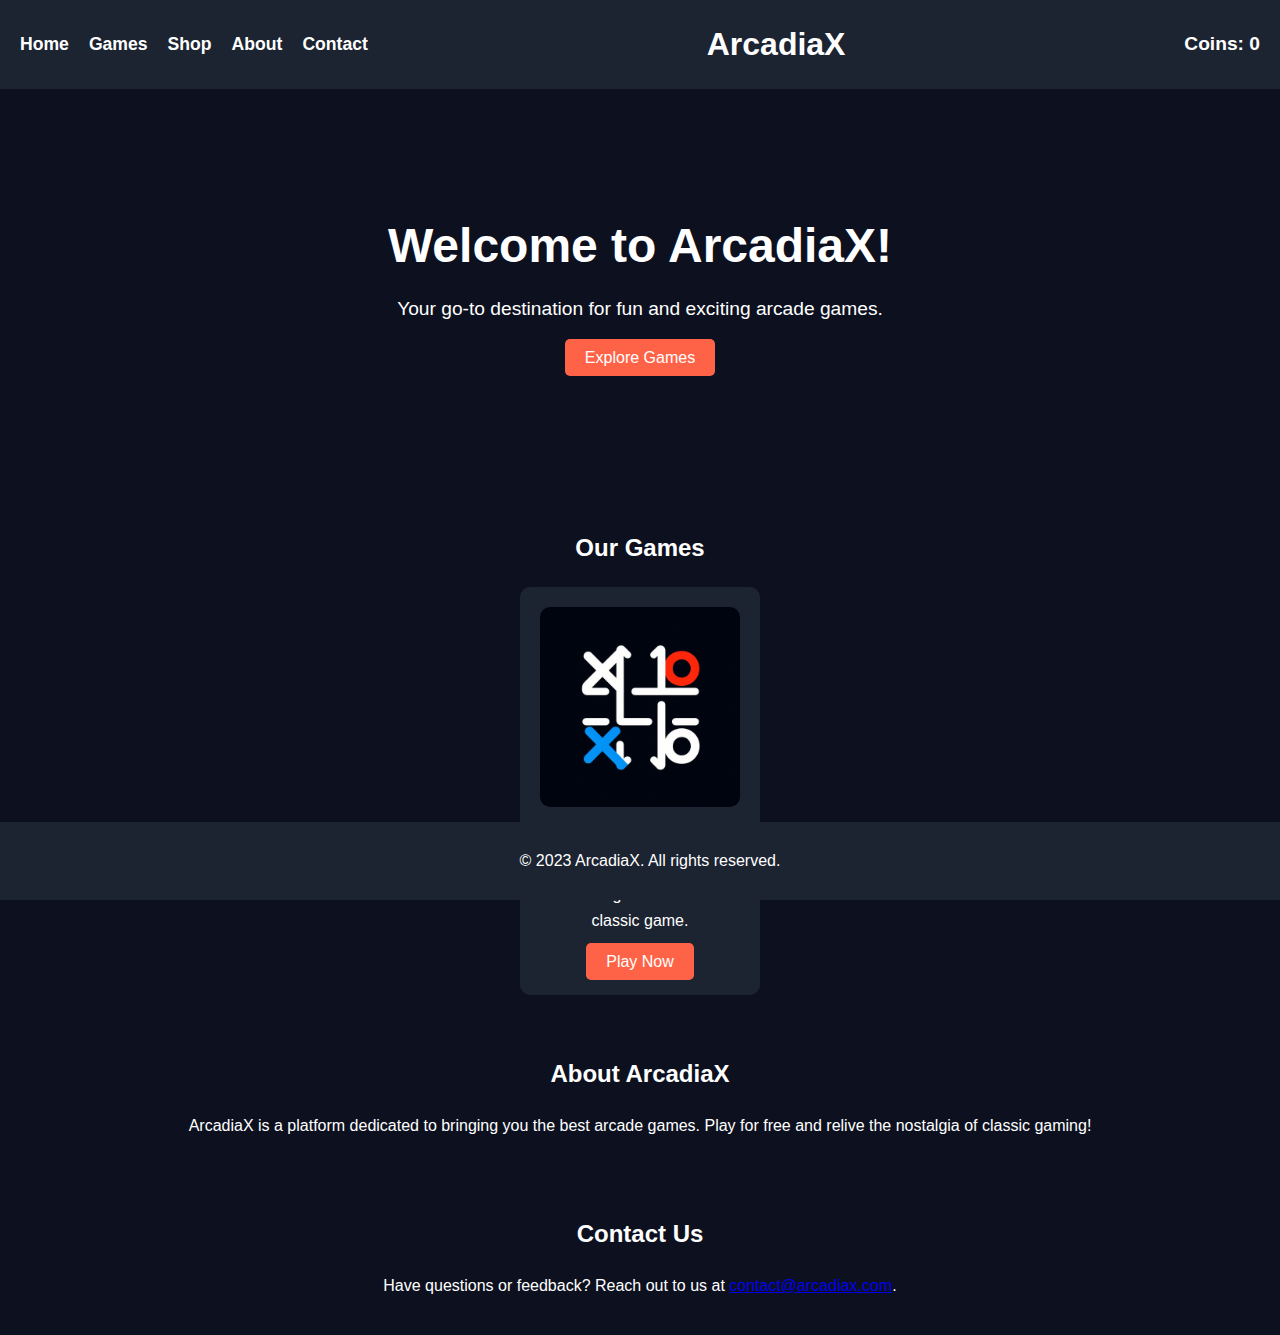
==== commit 8b0edea9: "0.13" ====
--- a/index.html
+++ b/index.html
@@ -9,17 +9,26 @@
 <body>
   <!-- Header Section -->
   <header>
-    <div class="logo">
-      <h1>ArcadiaX</h1>
-    </div>
+    <!-- Left Side: Navigation Links -->
     <nav>
       <ul>
         <li><a href="#home">Home</a></li>
         <li><a href="#games">Games</a></li>
+        <li><a href="#shop">Shop</a></li>
         <li><a href="#about">About</a></li>
         <li><a href="#contact">Contact</a></li>
       </ul>
     </nav>
+
+    <!-- Middle: Website Name -->
+    <div class="logo">
+      <h1>ArcadiaX</h1>
+    </div>
+
+    <!-- Right Side: Coins Count -->
+    <div class="coins-count">
+      <p>Coins: <span id="coins">0</span></p>
+    </div>
   </header>
 
   <!-- Hero Section -->
@@ -59,7 +68,6 @@
   <!-- Footer -->
   <footer>
     <p>&copy; 2023 ArcadiaX. All rights reserved.</p>
-    <p>Coins: <span id="coins">0</span></p>
   </footer>
 
   <!-- JavaScript -->
--- a/styles/style.css
+++ b/styles/style.css
@@ -17,30 +17,41 @@
   align-items: center;
 }
 
-header .logo h1 {
-  margin: 0;
-  font-size: 2rem;
-}
-
+/* Left Side: Navigation Links */
 nav ul {
   list-style: none;
   margin: 0;
   padding: 0;
   display: flex;
+  gap: 20px; /* Space between links */
 }
 
 nav ul li {
-  margin-left: 20px;
+  margin: 0;
 }
 
 nav ul li a {
   color: #fff;
   text-decoration: none;
   font-weight: bold;
+  font-size: 1.1rem;
 }
 
 nav ul li a:hover {
   color: #ff6347; /* Tomato color */
+}
+
+/* Middle: Website Name */
+.logo h1 {
+  margin: 0;
+  font-size: 2rem;
+  text-align: center;
+}
+
+/* Right Side: Coins Count */
+.coins-count {
+  font-size: 1.2rem;
+  font-weight: bold;
 }
 
 /* Hero Section */
@@ -129,100 +140,4 @@
   position: fixed;
   bottom: 0;
   width: 100%;
-}
-
-/* Tic Tac Toe Game Section */
-#tic-tac-toe {
-  text-align: center;
-  margin: 20px auto;
-}
-
-.difficulty-menu {
-  margin-bottom: 20px;
-}
-
-.difficulty-menu label {
-  font-size: 1.2rem;
-  margin-right: 10px;
-}
-
-.difficulty-menu select {
-  padding: 5px;
-  font-size: 1rem;
-  border-radius: 5px;
-}
-
-.score-board {
-  display: flex;
-  justify-content: center;
-  gap: 20px;
-  margin-bottom: 20px;
-  font-size: 1.2rem;
-  font-weight: bold;
-}
-
-.game-board {
-  display: grid;
-  grid-template-columns: repeat(3, 100px);
-  grid-template-rows: repeat(3, 100px);
-  gap: 5px;
-  justify-content: center;
-  margin: 20px auto;
-  position: relative;
-}
-
-.cell {
-  width: 100px;
-  height: 100px;
-  border: 2px solid #333;
-  display: flex;
-  align-items: center;
-  justify-content: center;
-  font-size: 2rem;
-  font-weight: bold;
-  cursor: pointer;
-  background-color: #f0f0f0;
-  transition: background-color 0.3s ease;
-}
-
-.cell.x {
-  color: blue; /* X is blue */
-}
-
-.cell.o {
-  color: red; /* O is red */
-}
-
-.cell:hover {
-  background-color: #ddd;
-}
-
-#reset, #end-game {
-  margin-top: 20px;
-  padding: 10px 20px;
-  background-color: #ff6347;
-  color: #fff;
-  border: none;
-  border-radius: 5px;
-  cursor: pointer;
-  font-size: 1rem;
-  margin-right: 10px;
-}
-
-#reset:hover, #end-game:hover {
-  background-color: #ff4500;
-}
-
-#status {
-  margin-top: 20px;
-  font-size: 1.2rem;
-  font-weight: bold;
-}
-
-/* Win Line */
-.win-line {
-  position: absolute;
-  background-color: black;
-  height: 4px;
-  transform-origin: 0 0;
 }